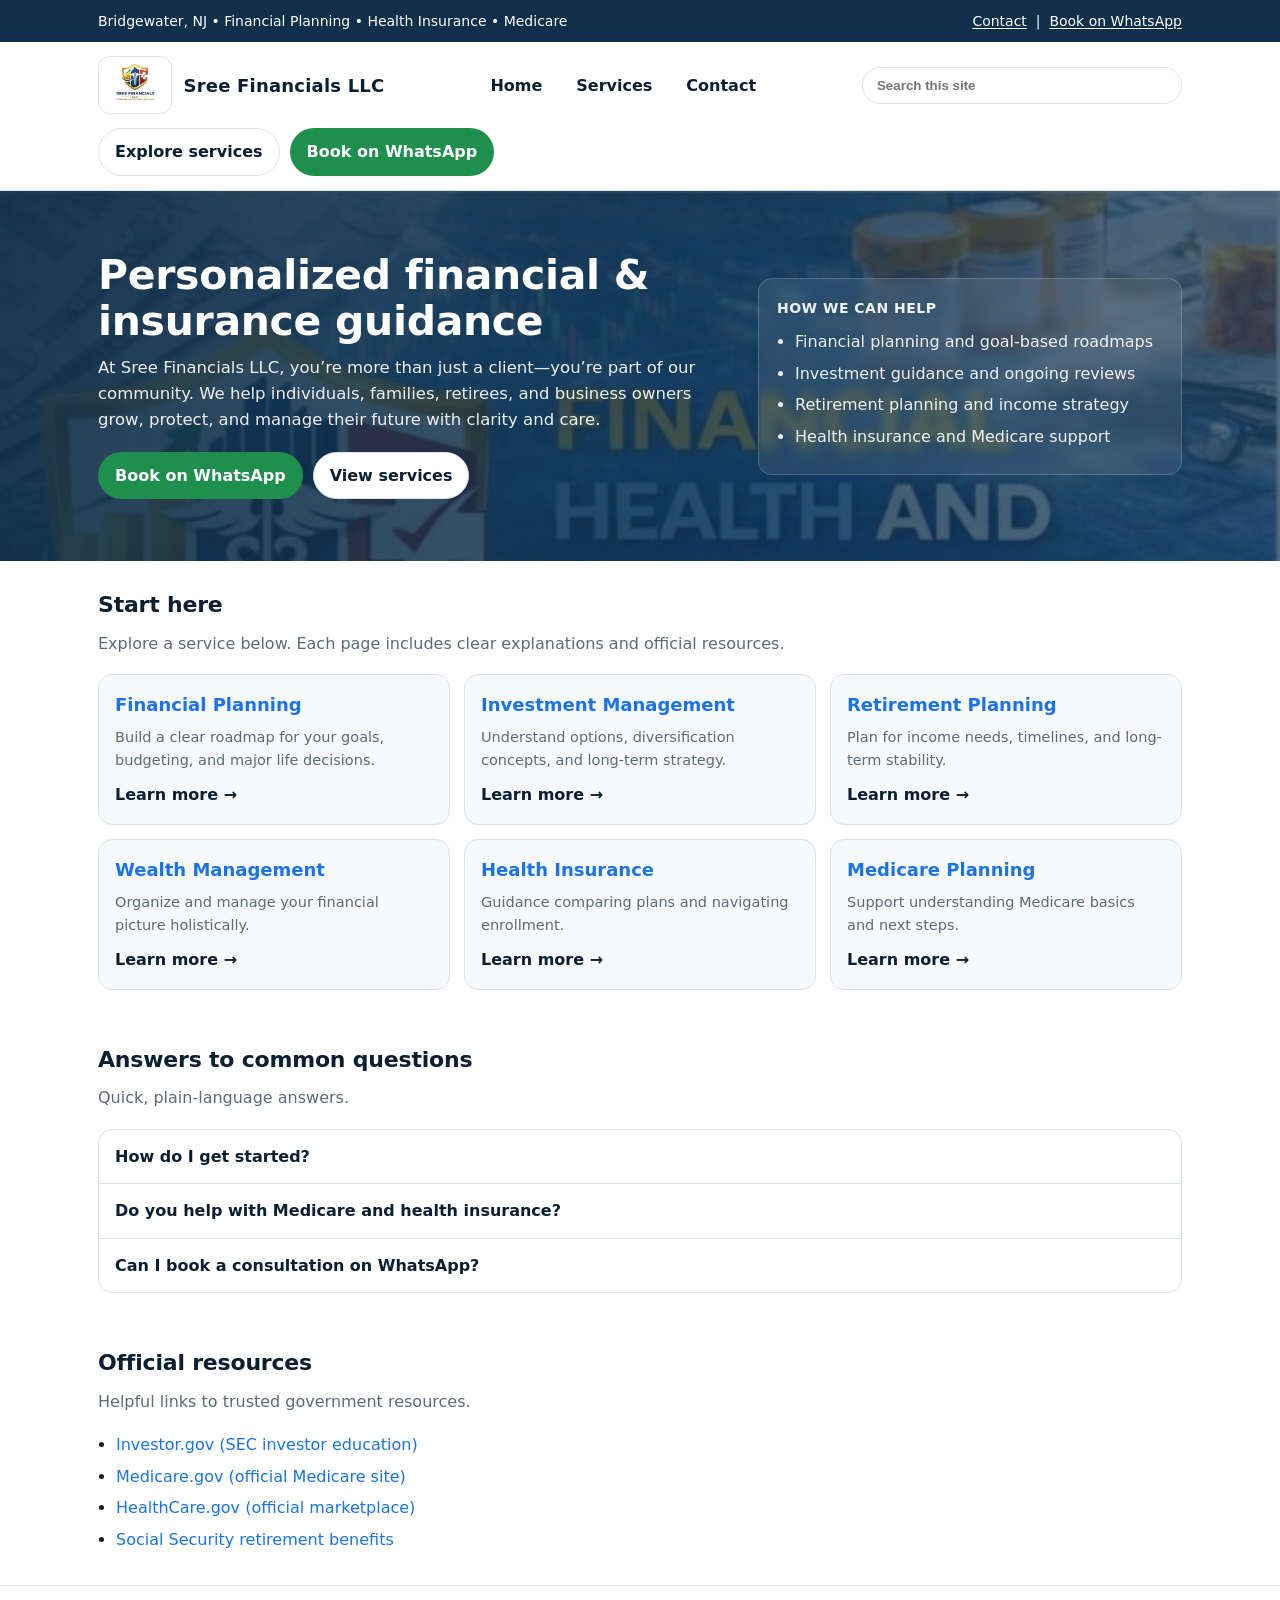
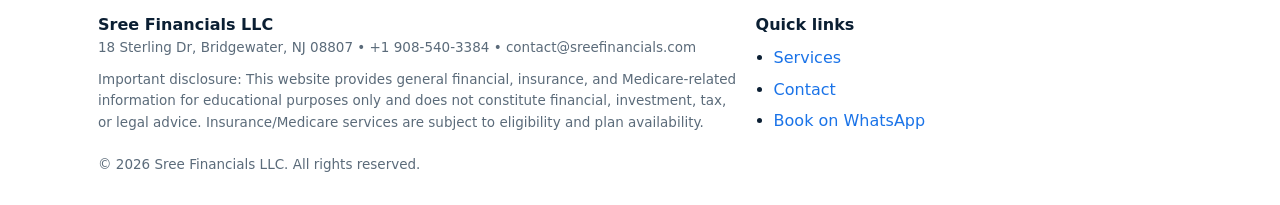
==== index.html @ 403f751e "Update index.html" ====
<!doctype html>
<html lang="en">
<head>
  <meta charset="utf-8" />
  <meta name="viewport" content="width=device-width, initial-scale=1" />
  <title>Sree Financials LLC | Financial, Health Insurance & Medicare Guidance</title>
  <meta name="description" content="Sree Financials LLC provides financial planning, investment guidance, retirement planning, wealth management, health insurance and Medicare support in Bridgewater, NJ." />
  <link rel="icon" href="favicon.png" />
  <link rel="stylesheet" href="styles.css" />
</head>

<body>
  <div class="topbar">
    <div class="container">
      <div>Bridgewater, NJ • Financial Planning • Health Insurance • Medicare</div>
      <div>
        <a href="contact.html">Contact</a> &nbsp;|&nbsp;
        <a target="_blank" href="https://wa.me/19085403384?text=Hello,%20I’d%20like%20to%20book%20a%20consultation%20with%20Sree%20Financials%20LLC.">Book on WhatsApp</a>
      </div>
    </div>
  </div>

  <header class="site-header">
    <div class="container">
      <div class="masthead">
        <div class="brand">
          <img src="logo.png" alt="Sree Financials LLC logo" />
          <div class="name">Sree Financials LLC</div>
        </div>

        <nav class="primary" aria-label="Primary">
          <a href="index.html">Home</a>
          <a href="services.html">Services</a>
          <a href="contact.html">Contact</a>
        </nav>
    <div class="site-search" role="search" aria-label="Site search">
         <input
           type="search"
           placeholder="Search this site"
           aria-label="Search"
           data-site-search="input"
         />
         <div class="search-panel" data-site-search="panel" aria-hidden="true" hidden>
           <ul data-site-search="list"></ul>
         </div>
     </div>
        <div class="cta">
          <a class="btn btn-outline" href="services.html">Explore services</a>
          <a class="btn btn-primary" target="_blank"
             href="https://wa.me/19085403384?text=Hello,%20I’d%20like%20to%20book%20a%20consultation%20with%20Sree%20Financials%20LLC.">
             Book on WhatsApp
          </a>
        </div>
      </div>
    </div>
  </header>

  <div class="hero">
    <div class="container">
      <div class="hero-grid">
        <div>
          <h1>Personalized financial & insurance guidance</h1>
          <p>
            At Sree Financials LLC, you’re more than just a client—you’re part of our community.
            We help individuals, families, retirees, and business owners grow, protect, and manage their future with clarity and care.
          </p>
          <div class="cta">
            <a class="btn btn-primary" target="_blank"
               href="https://wa.me/19085403384?text=Hello,%20I’d%20like%20to%20book%20a%20consultation%20with%20Sree%20Financials%20LLC.">Book on WhatsApp</a>
            <a class="btn btn-outline" href="services.html">View services</a>
          </div>
        </div>

        <div class="panel">
          <h2>How we can help</h2>
          <ul>
            <li>Financial planning and goal-based roadmaps</li>
            <li>Investment guidance and ongoing reviews</li>
            <li>Retirement planning and income strategy</li>
            <li>Health insurance and Medicare support</li>
          </ul>
        </div>
      </div>
    </div>
  </div>

  <main class="container">
    <section>
      <h2 class="section-title">Start here</h2>
      <p class="section-sub">Explore a service below. Each page includes clear explanations and official resources.</p>

      <div class="grid">
        <a class="card" href="financial-planning.html">
          <h3>Financial Planning</h3>
          <p>Build a clear roadmap for your goals, budgeting, and major life decisions.</p>
          <strong>Learn more →</strong>
        </a>
        <a class="card" href="investment-management.html">
          <h3>Investment Management</h3>
          <p>Understand options, diversification concepts, and long-term strategy.</p>
          <strong>Learn more →</strong>
        </a>
        <a class="card" href="retirement-planning.html">
          <h3>Retirement Planning</h3>
          <p>Plan for income needs, timelines, and long-term stability.</p>
          <strong>Learn more →</strong>
        </a>
        <a class="card" href="wealth-management.html">
          <h3>Wealth Management</h3>
          <p>Organize and manage your financial picture holistically.</p>
          <strong>Learn more →</strong>
        </a>
        <a class="card" href="health-insurance.html">
          <h3>Health Insurance</h3>
          <p>Guidance comparing plans and navigating enrollment.</p>
          <strong>Learn more →</strong>
        </a>
        <a class="card" href="medicare-planning.html">
          <h3>Medicare Planning</h3>
          <p>Support understanding Medicare basics and next steps.</p>
          <strong>Learn more →</strong>
        </a>
      </div>
    </section>

    <section>
      <h2 class="section-title">Answers to common questions</h2>
      <p class="section-sub">Quick, plain-language answers.</p>

      <div class="faq">
        <details>
          <summary>How do I get started?</summary>
          <p>We begin by understanding your goals, timeline, and priorities. Then we organize next steps into a simple plan.</p>
        </details>
        <details>
          <summary>Do you help with Medicare and health insurance?</summary>
          <p>Yes. We help you understand options and enrollment steps and point you to official resources for details.</p>
        </details>
        <details>
          <summary>Can I book a consultation on WhatsApp?</summary>
          <p>Yes. Use the “Book on WhatsApp” button to send a pre-filled message and schedule a time.</p>
        </details>
      </div>
    </section>

    <section>
      <h2 class="section-title">Official resources</h2>
      <p class="section-sub">Helpful links to trusted government resources.</p>
      <ul class="linklist">
        <li><a target="_blank" href="https://www.investor.gov/">Investor.gov (SEC investor education)</a></li>
        <li><a target="_blank" href="https://www.medicare.gov/">Medicare.gov (official Medicare site)</a></li>
        <li><a target="_blank" href="https://www.healthcare.gov/">HealthCare.gov (official marketplace)</a></li>
        <li><a target="_blank" href="https://www.ssa.gov/benefits/retirement/">Social Security retirement benefits</a></li>
      </ul>
    </section>
  </main>

  <footer>
    <div class="container">
      <div class="foot">
        <div>
          <strong>Sree Financials LLC</strong>
          <div class="small">18 Sterling Dr, Bridgewater, NJ 08807 • +1 908-540-3384 • contact@sreefinancials.com</div>
          <div class="small" style="margin-top:10px;">
            Important disclosure: This website provides general financial, insurance, and Medicare-related information for educational purposes only and does not constitute financial, investment, tax, or legal advice. Insurance/Medicare services are subject to eligibility and plan availability.
          </div>
        </div>
        <div>
          <strong>Quick links</strong>
          <ul class="linklist">
            <li><a href="services.html">Services</a></li>
            <li><a href="contact.html">Contact</a></li>
            <li><a target="_blank" href="https://wa.me/19085403384?text=Hello,%20I’d%20like%20to%20book%20a%20consultation%20with%20Sree%20Financials%20LLC.">Book on WhatsApp</a></li>
          </ul>
        </div>
      </div>
      <div class="small" style="margin-top:14px;">© 2026 Sree Financials LLC. All rights reserved.</div>
    </div>
  </footer>
<script src="search-data.js"></script>
<script src="search.js"></script>
</body>
</html>
---- styles.css ----
:root{
  --ink:#0b1f33;
  --navy:#163a5f;
  --navy2:#0f2f4a;
  --accent:#1a73e8;
  --success:#1f8f4d;
  --bg:#ffffff;
  --muted:#5b6b7a;
  --border:#d9e2ec;
  --card:#f7f9fc;
  --max:1120px;
  --radius:14px;
  --shadow:0 10px 26px rgba(11,31,51,.10);
}

*{box-sizing:border-box}
html,body{height:100%}
body{
  margin:0;
  font-family:system-ui,-apple-system,"Segoe UI",Roboto,Arial,sans-serif;
  color:var(--ink);
  background:var(--bg);
  line-height:1.6;
}

a{color:var(--accent);text-decoration:none}
a:hover{text-decoration:underline}
.container{max-width:var(--max);margin:0 auto;padding:0 18px}

.topbar{
  background:var(--navy2);
  color:#fff;
  font-size:14px;
}
.topbar .container{
  display:flex;
  gap:12px;
  justify-content:space-between;
  align-items:center;
  padding:10px 18px;
  flex-wrap:wrap;
}
.topbar a{color:#fff;text-decoration:underline;text-underline-offset:2px}

header.site-header{
  border-bottom:1px solid var(--border);
  background:#fff;
  position:sticky;
  top:0;
  z-index:50;
}
.masthead{
  display:flex;
  align-items:center;
  justify-content:space-between;
  padding:14px 0;
  gap:14px;
  flex-wrap:wrap;
}
.brand{
  display:flex;
  align-items:center;
  gap:12px;
  min-width:260px;
}
.brand img{
  height:58px;  /* bigger logo */
  width:auto;
  background:#fff;
  border:1px solid var(--border);
  border-radius:12px;
  padding:6px 10px;
}
.brand .name{
  font-weight:800;
  letter-spacing:.2px;
  font-size:18px;
  line-height:1.2;
}

nav.primary{
  display:flex;
  gap:14px;
  align-items:center;
  flex-wrap:wrap;
  justify-content:flex-end;
}
nav.primary a{
  color:var(--ink);
  font-weight:700;
  padding:10px 10px;
  border-radius:10px;
  white-space:nowrap;
}
nav.primary a:hover{
  background:var(--card);
  text-decoration:none;
}

.cta{
  display:flex;
  gap:10px;
  flex-wrap:wrap;
  align-items:center;
}
.btn{
  display:inline-flex;
  align-items:center;
  justify-content:center;
  gap:8px;
  border-radius:999px;
  padding:10px 16px;
  font-weight:800;
  border:1px solid transparent;
  cursor:pointer;
  white-space:nowrap;
}
.btn:hover{transform:translateY(-1px);text-decoration:none}
.btn-primary{background:var(--success);color:#fff}
.btn-outline{background:#fff;border-color:var(--border);color:var(--ink)}
.btn-link{background:transparent;border-color:transparent;color:var(--accent);padding:10px 6px}

.hero{
  background:
    linear-gradient(90deg, rgba(15,47,74,.92), rgba(15,47,74,.70)),
    url("cover.jpg");
  background-size:cover;
  background-position:center;
  color:#fff;
  padding:54px 0;
}
.hero-grid{
  display:grid;
  grid-template-columns: 1.2fr .8fr;
  gap:24px;
  align-items:center;
}
.hero h1{
  margin:0 0 10px;
  font-size:clamp(28px,3.2vw,44px);
  line-height:1.12;
  letter-spacing:-.3px;
}
.hero p{
  margin:0 0 18px;
  color:rgba(255,255,255,.92);
  font-size:16.5px;
  max-width:64ch;
}
.hero .panel{
  background:rgba(255,255,255,.08);
  border:1px solid rgba(255,255,255,.18);
  border-radius:var(--radius);
  padding:18px;
  backdrop-filter: blur(6px);
}
.hero .panel h2{
  margin:0 0 10px;
  font-size:14px;
  letter-spacing:.5px;
  text-transform:uppercase;
  color:rgba(255,255,255,.92);
}
.hero .panel ul{margin:0;padding-left:18px}
.hero .panel li{margin:6px 0;color:rgba(255,255,255,.92)}

main{padding:34px 0}
section{padding:26px 0}
.section-title{
  margin:0 0 8px;
  font-size:22px;
  letter-spacing:-.2px;
}
.section-sub{
  margin:0 0 18px;
  color:var(--muted);
  max-width:88ch;
}

.grid{
  display:grid;
  grid-template-columns:repeat(3,minmax(0,1fr));
  gap:14px;
}
.card{
  background:var(--card);
  border:1px solid var(--border);
  border-radius:var(--radius);
  padding:16px;
  transition:box-shadow .2s ease, transform .2s ease;
}
.card:hover{box-shadow:var(--shadow);transform:translateY(-2px)}
.card h3{margin:0 0 6px;font-size:18px}
.card p{margin:0 0 10px;color:var(--muted);font-size:14.5px}
.card strong{color:var(--ink)}

.two-col{
  display:grid;
  grid-template-columns: 1.1fr .9fr;
  gap:14px;
}
.box{
  background:#fff;
  border:1px solid var(--border);
  border-radius:var(--radius);
  padding:16px;
}

.badge{
  display:inline-block;
  background:#eaf2ff;
  border:1px solid #cfe3ff;
  color:#1b4f9c;
  font-weight:800;
  font-size:12px;
  padding:6px 10px;
  border-radius:999px;
  margin-bottom:10px;
}

.faq{
  border:1px solid var(--border);
  border-radius:var(--radius);
  overflow:hidden;
  background:#fff;
}
details{
  border-top:1px solid var(--border);
  padding:14px 16px;
}
details:first-child{border-top:none}
summary{
  cursor:pointer;
  font-weight:900;
  list-style:none;
}
summary::-webkit-details-marker{display:none}
details p{margin:10px 0 0;color:var(--muted)}

ul.linklist{margin:8px 0 0;padding-left:18px}
ul.linklist li{margin:6px 0}

footer{
  border-top:1px solid var(--border);
  background:#fff;
  padding:26px 0 30px;
}
.foot{
  display:grid;
  grid-template-columns: 1.2fr .8fr;
  gap:18px;
  align-items:start;
}
.small{color:var(--muted);font-size:13.5px}

/* Mobile */
@media (max-width: 920px){
  .hero-grid{grid-template-columns:1fr}
  .grid{grid-template-columns:1fr}
  .two-col{grid-template-columns:1fr}
  .brand .name{font-size:16px}
}

/* Desktop: show more of the cover image (less “truncation” feel) */
@media (min-width: 1024px){
  .hero{
    background-position:center top;
    padding:62px 0;
  }
}
/* --- Site Search (Investor.gov-like) --- */
.site-search{
  position:relative;
  min-width:260px;
  max-width:320px;
  flex: 0 1 320px;
}

.site-search input{
  width:100%;
  border:1px solid var(--border);
  border-radius:999px;
  padding:10px 14px;
  font-weight:700;
  outline:none;
  background:#fff;
}

.site-search input:focus{
  border-color:#9cc3ff;
  box-shadow:0 0 0 4px rgba(26,115,232,.12);
}

.search-panel{
  position:absolute;
  top:48px;
  left:0;
  right:0;
  background:#fff;
  border:1px solid var(--border);
  border-radius:14px;
  box-shadow:var(--shadow);
  padding:8px;
  z-index:999;
}

.search-panel ul{
  list-style:none;
  margin:0;
  padding:0;
}

.search-result{
  display:block;
  padding:10px 10px;
  border-radius:12px;
  color:var(--ink);
  text-decoration:none;
}

.search-result:hover{
  background:var(--card);
  text-decoration:none;
}

.search-title{font-weight:900; margin-bottom:2px;}
.search-sub{color:var(--muted); font-size:12.5px; line-height:1.35;}
.search-empty{padding:10px; color:var(--muted); font-weight:700;}

@media (max-width: 920px){
  .site-search{min-width:100%; max-width:none; flex:1 1 100%;}
  .search-panel{top:52px;}
}
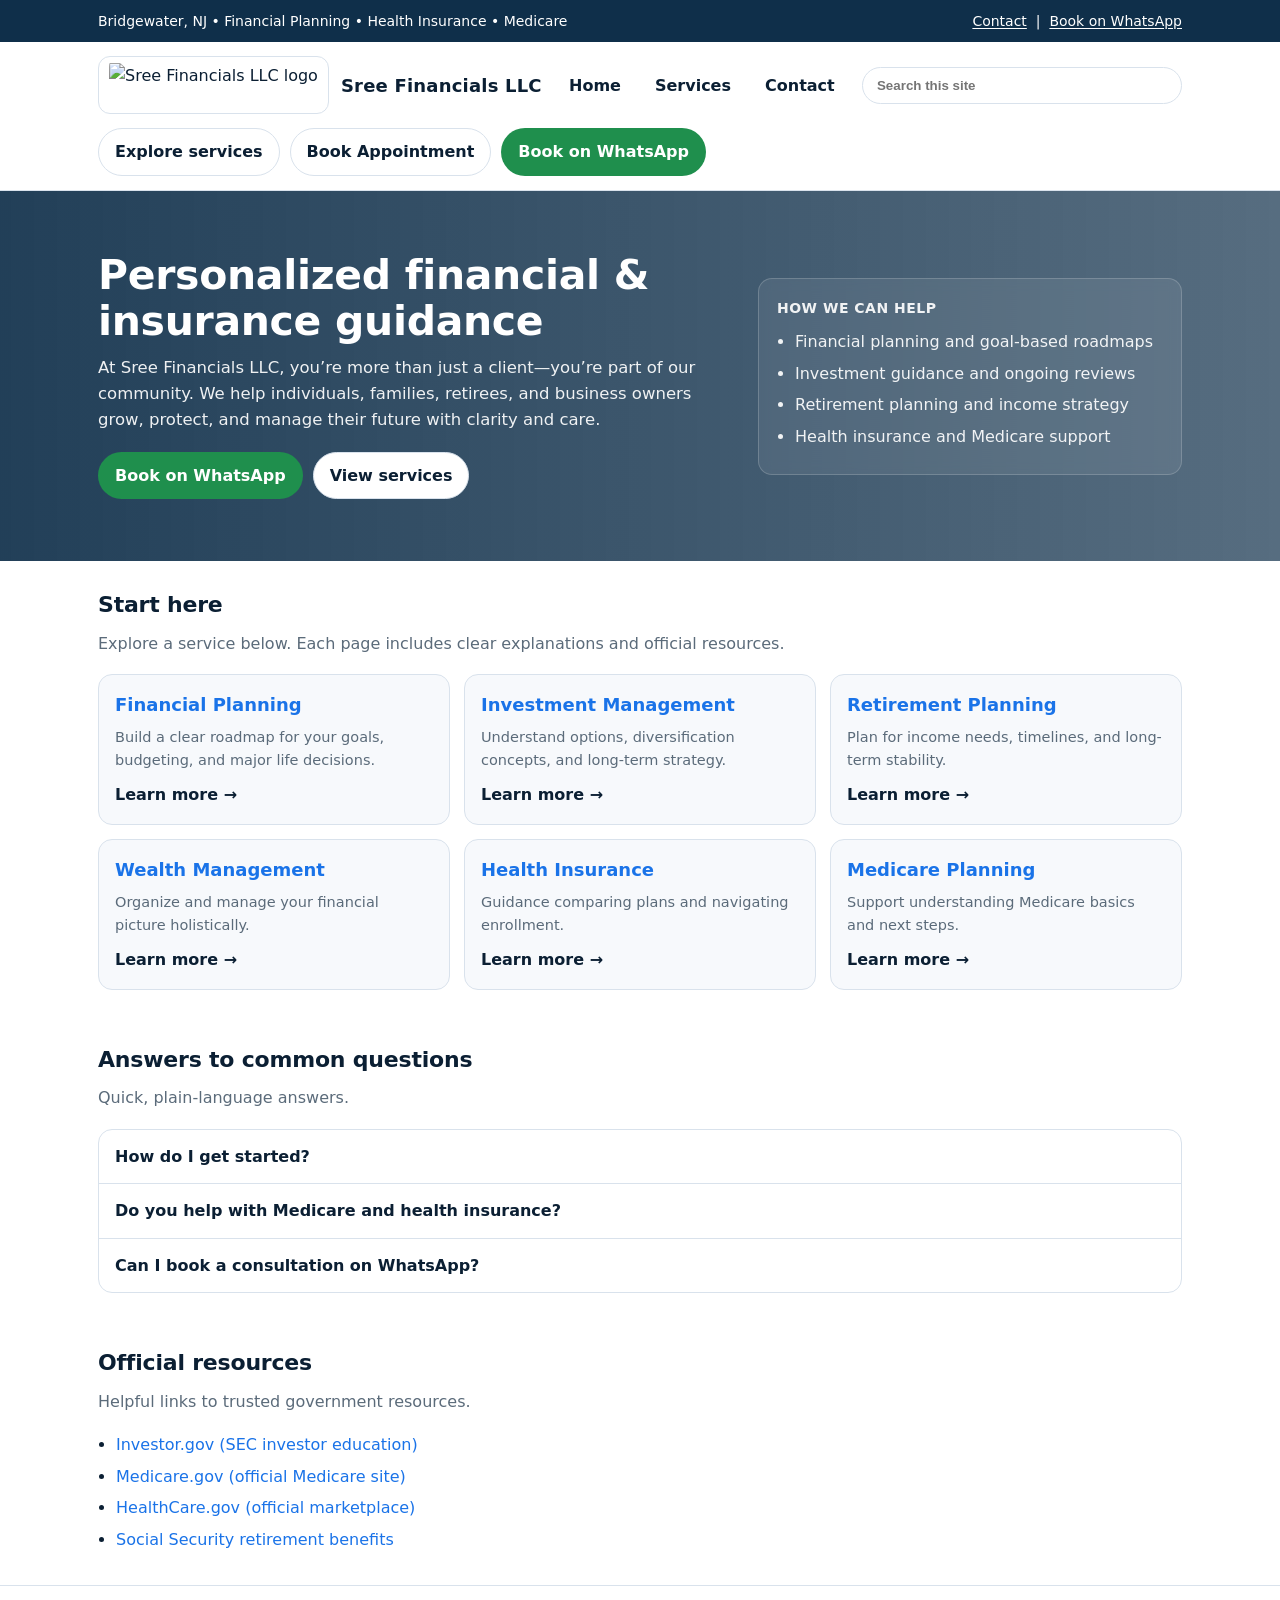
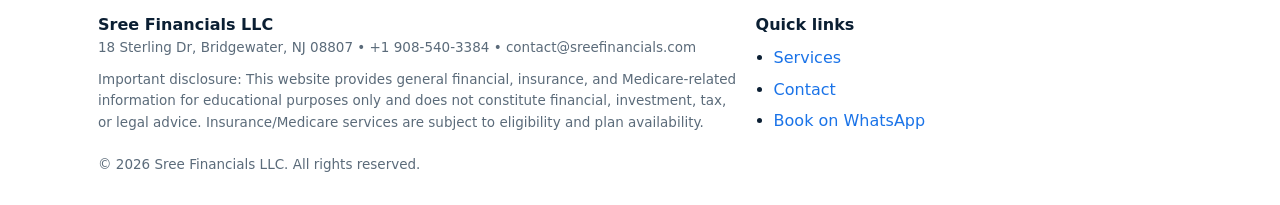
==== commit 59b5e52d: "Update index.html" ====
--- a/index.html
+++ b/index.html
@@ -46,6 +46,9 @@
      </div>
         <div class="cta">
           <a class="btn btn-outline" href="services.html">Explore services</a>
+          <a class="btn btn-outline" href="contact.html#book">
+            Book Appointment
+          </a>
           <a class="btn btn-primary" target="_blank"
              href="https://wa.me/19085403384?text=Hello,%20I’d%20like%20to%20book%20a%20consultation%20with%20Sree%20Financials%20LLC.">
              Book on WhatsApp
@@ -182,3 +185,4 @@
 </body>
 </html>
 
+
--- a/styles.css
+++ b/styles.css
@@ -331,3 +331,146 @@
   .site-search{min-width:100%; max-width:none; flex:1 1 100%;}
   .search-panel{top:52px;}
 }
+
+/* --- Contact form with illustration (horizontal layout) --- */
+.contact-split{
+  display:grid;
+  grid-template-columns: 1fr 1.2fr;   /* image | form */
+  gap:22px;
+  align-items:center;
+  padding:22px;
+}
+
+.contact-split .illus{
+  background:#fff;
+  border:1px solid var(--border);
+  border-radius:var(--radius);
+  padding:16px;
+  display:flex;
+  align-items:center;
+  justify-content:center;
+}
+
+.contact-split .illus img{
+  width:100%;
+  max-width:420px;
+  height:auto;
+  display:block;
+}
+
+.contact-split .form-wrap{
+  background:#fff;
+  border:1px solid var(--border);
+  border-radius:var(--radius);
+  padding:18px;
+}
+
+.form-grid{
+  display:grid;
+  grid-template-columns: 1fr 1fr;
+  gap:12px 14px;
+}
+
+.form-row{
+  display:flex;
+  flex-direction:column;
+}
+
+.form-row.full{
+  grid-column: 1 / -1;
+}
+
+.form-row label{
+  font-weight:800;
+  margin-bottom:6px;
+}
+
+.form-row input,
+.form-row select{
+  width:100%;
+  padding:12px 12px;
+  border-radius:12px;
+  border:1px solid var(--border);
+  font-size:15px;
+  background:#fff;
+}
+
+.form-row input:focus,
+.form-row select:focus{
+  outline:none;
+  border-color:#9cc3ff;
+  box-shadow:0 0 0 4px rgba(26,115,232,.12);
+}
+
+.form-actions{
+  margin-top:12px;
+  display:flex;
+  gap:10px;
+  flex-wrap:wrap;
+}
+
+@media (max-width: 920px){
+  .contact-split{
+    grid-template-columns: 1fr;   /* stack on mobile */
+  }
+  .form-grid{
+    grid-template-columns: 1fr;
+  }
+}
+/* --- Light teal background for contact section --- */
+.contact-bg{
+  background:#e9f6f7;          /* light teal */
+  border-radius:20px;
+  padding:26px;
+  margin-top:24px;
+}
+
+/* Optional: tighten spacing inside */
+.contact-bg .box{
+  background:transparent;
+  border:none;
+}
+
+/* Keep text readable */
+.contact-bg .section-title{
+  color:#0b1f33;
+}
+.contact-bg .section-sub{
+  color:#405b6d;
+}
+/* FORCE illustration to show on contact page */
+.contact-split{
+  display:grid !important;
+  grid-template-columns: 360px 1fr !important;
+  gap:22px !important;
+  align-items:center !important;
+}
+
+.contact-split .illus{
+  display:flex !important;
+  align-items:center !important;
+  justify-content:center !important;
+  min-height:260px !important;
+  background:#fff !important;
+  border:1px solid var(--border) !important;
+  border-radius:var(--radius) !important;
+  padding:14px !important;
+  overflow:visible !important;
+}
+
+.contact-split .illus img{
+  width:100% !important;
+  max-width:320px !important;
+  height:auto !important;
+  display:block !important;
+  opacity:1 !important;
+  visibility:visible !important;
+}
+
+@media (max-width: 920px){
+  .contact-split{
+    grid-template-columns: 1fr !important;
+  }
+}
+
+
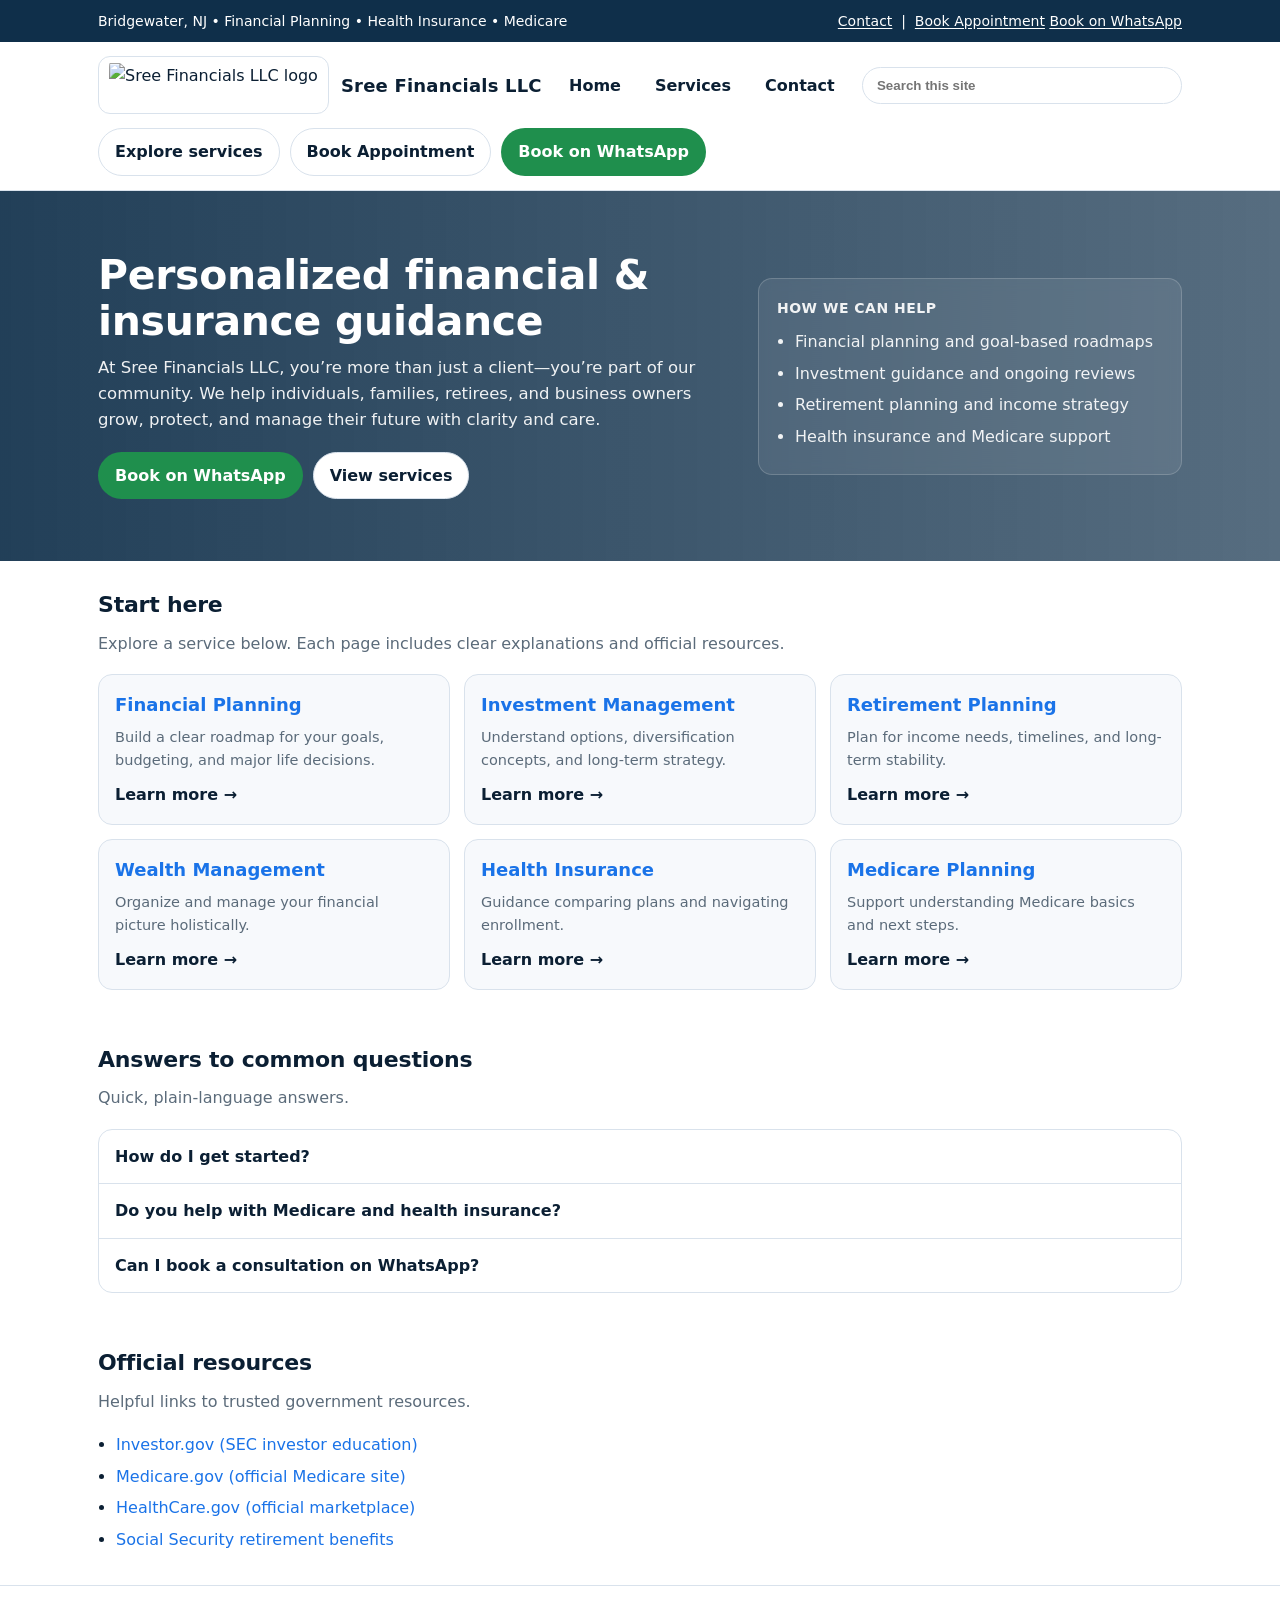
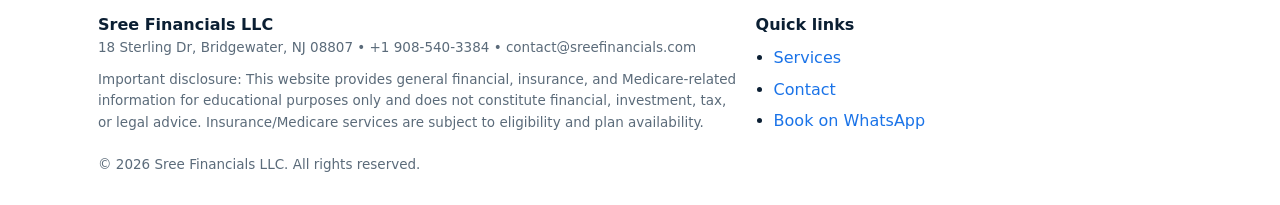
==== commit e639781d: "Update index.html" ====
--- a/index.html
+++ b/index.html
@@ -15,6 +15,7 @@
       <div>Bridgewater, NJ • Financial Planning • Health Insurance • Medicare</div>
       <div>
         <a href="contact.html">Contact</a> &nbsp;|&nbsp;
+        <a href="contact.html#book">Book Appointment</a>
         <a target="_blank" href="https://wa.me/19085403384?text=Hello,%20I’d%20like%20to%20book%20a%20consultation%20with%20Sree%20Financials%20LLC.">Book on WhatsApp</a>
       </div>
     </div>
@@ -186,3 +187,4 @@
 </html>
 
 
+
--- a/styles.css
+++ b/styles.css
@@ -472,5 +472,18 @@
     grid-template-columns: 1fr !important;
   }
 }
-
-
+/* --- Calendly embed --- */
+.calendly-box{
+  padding: 0;
+  overflow: hidden;
+}
+
+.calendly-box iframe{
+  display:block;
+  border:0;
+  width:100%;
+}
+
+
+
+
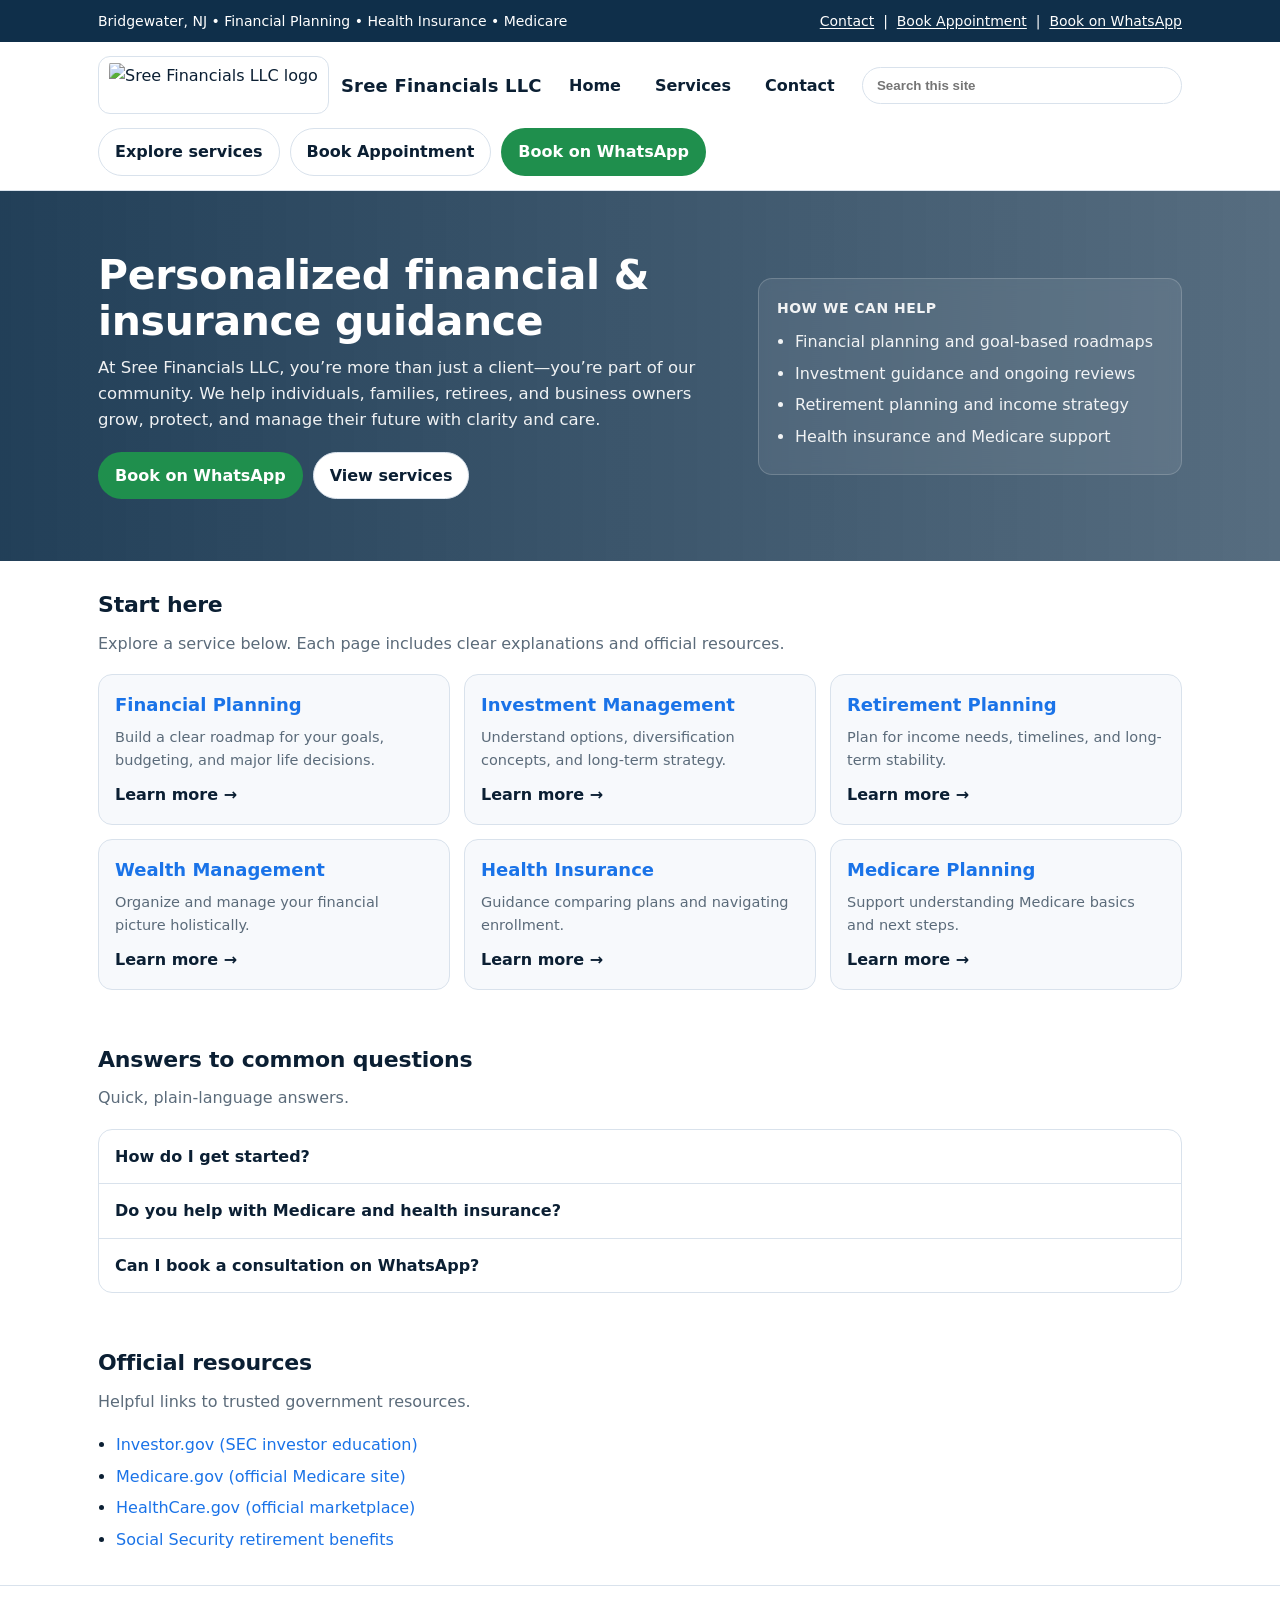
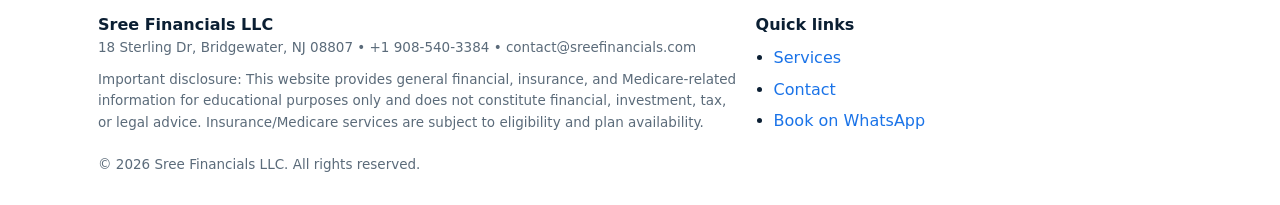
==== commit 229c818f: "Update index.html" ====
--- a/index.html
+++ b/index.html
@@ -15,7 +15,7 @@
       <div>Bridgewater, NJ • Financial Planning • Health Insurance • Medicare</div>
       <div>
         <a href="contact.html">Contact</a> &nbsp;|&nbsp;
-        <a href="contact.html#book">Book Appointment</a>
+        <a href="contact.html#book">Book Appointment</a> &nbsp;|&nbsp;
         <a target="_blank" href="https://wa.me/19085403384?text=Hello,%20I’d%20like%20to%20book%20a%20consultation%20with%20Sree%20Financials%20LLC.">Book on WhatsApp</a>
       </div>
     </div>
@@ -188,3 +188,4 @@
 
 
 
+
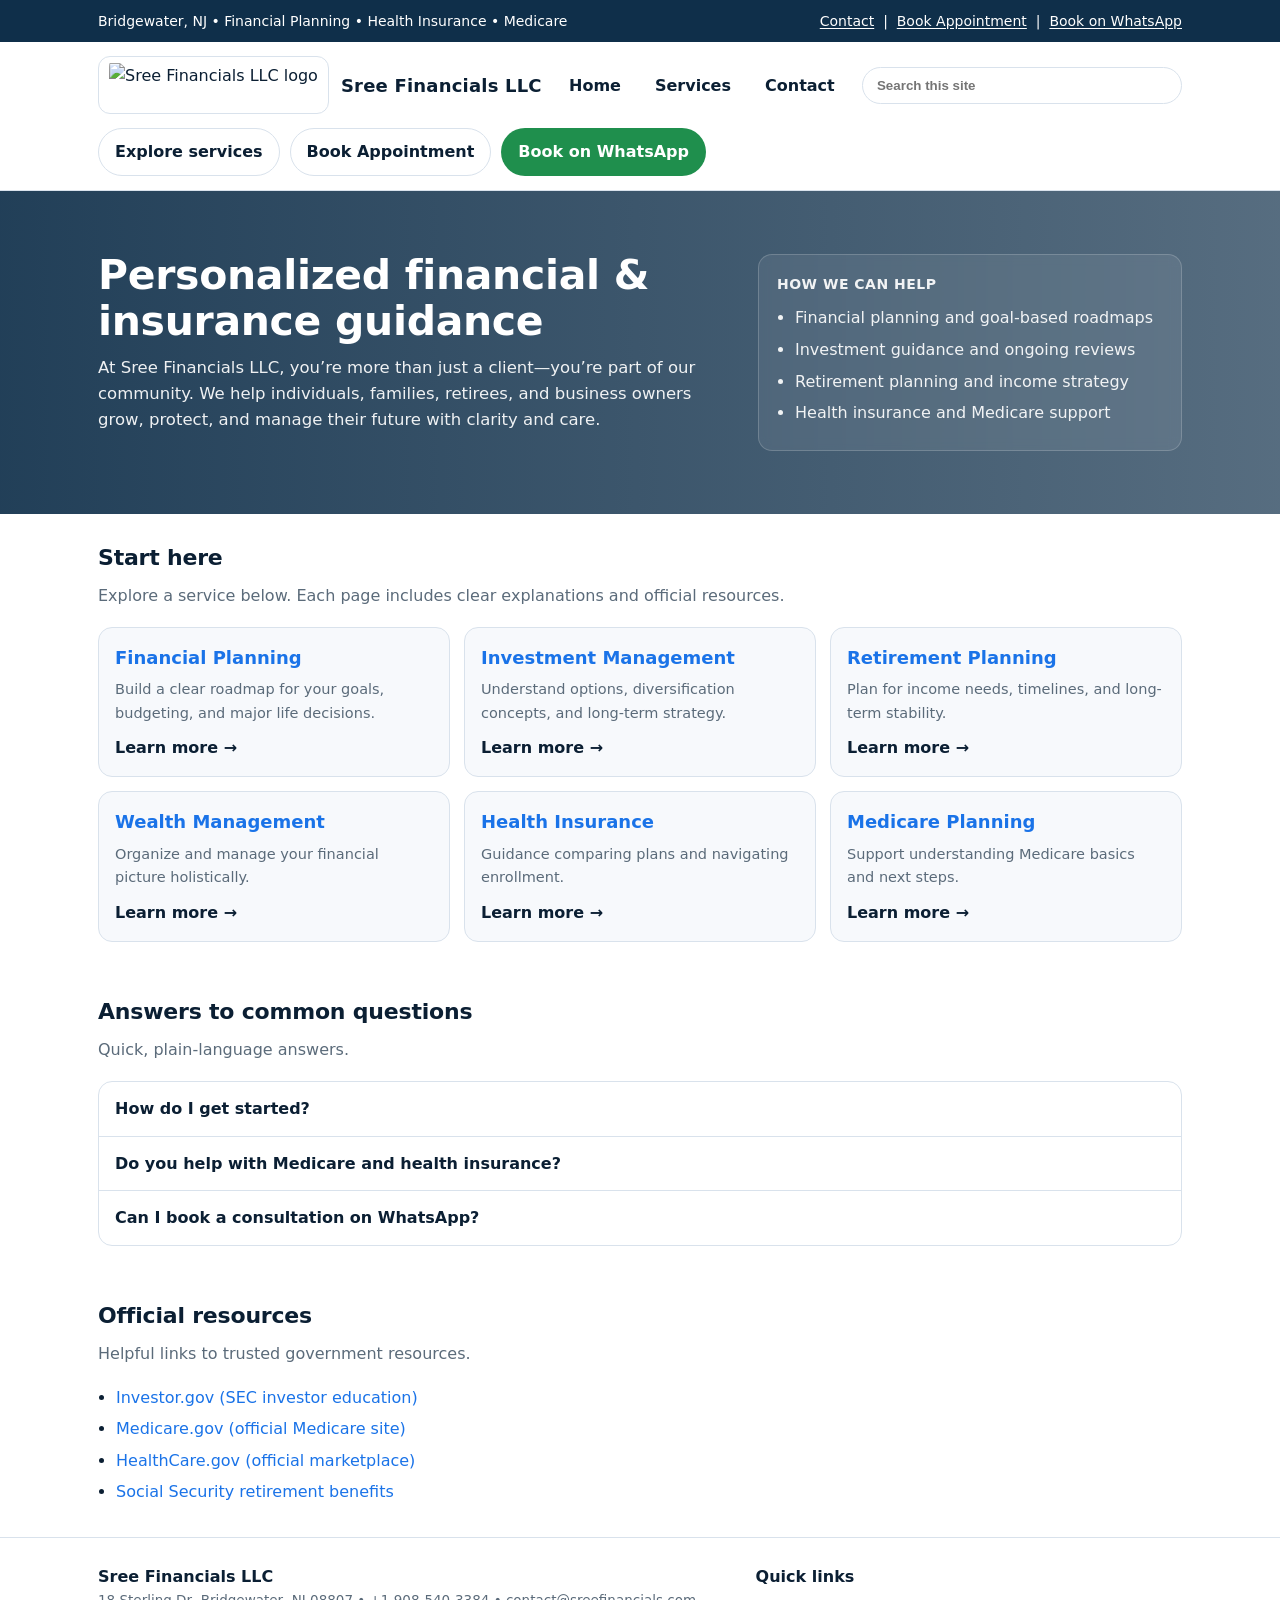
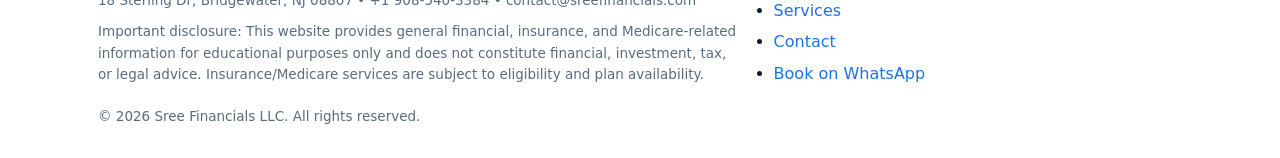
==== commit 4bd9e1bb: "Update index.html" ====
--- a/index.html
+++ b/index.html
@@ -68,11 +68,6 @@
             At Sree Financials LLC, you’re more than just a client—you’re part of our community.
             We help individuals, families, retirees, and business owners grow, protect, and manage their future with clarity and care.
           </p>
-          <div class="cta">
-            <a class="btn btn-primary" target="_blank"
-               href="https://wa.me/19085403384?text=Hello,%20I’d%20like%20to%20book%20a%20consultation%20with%20Sree%20Financials%20LLC.">Book on WhatsApp</a>
-            <a class="btn btn-outline" href="services.html">View services</a>
-          </div>
         </div>
 
         <div class="panel">
@@ -189,3 +184,4 @@
 
 
 
+
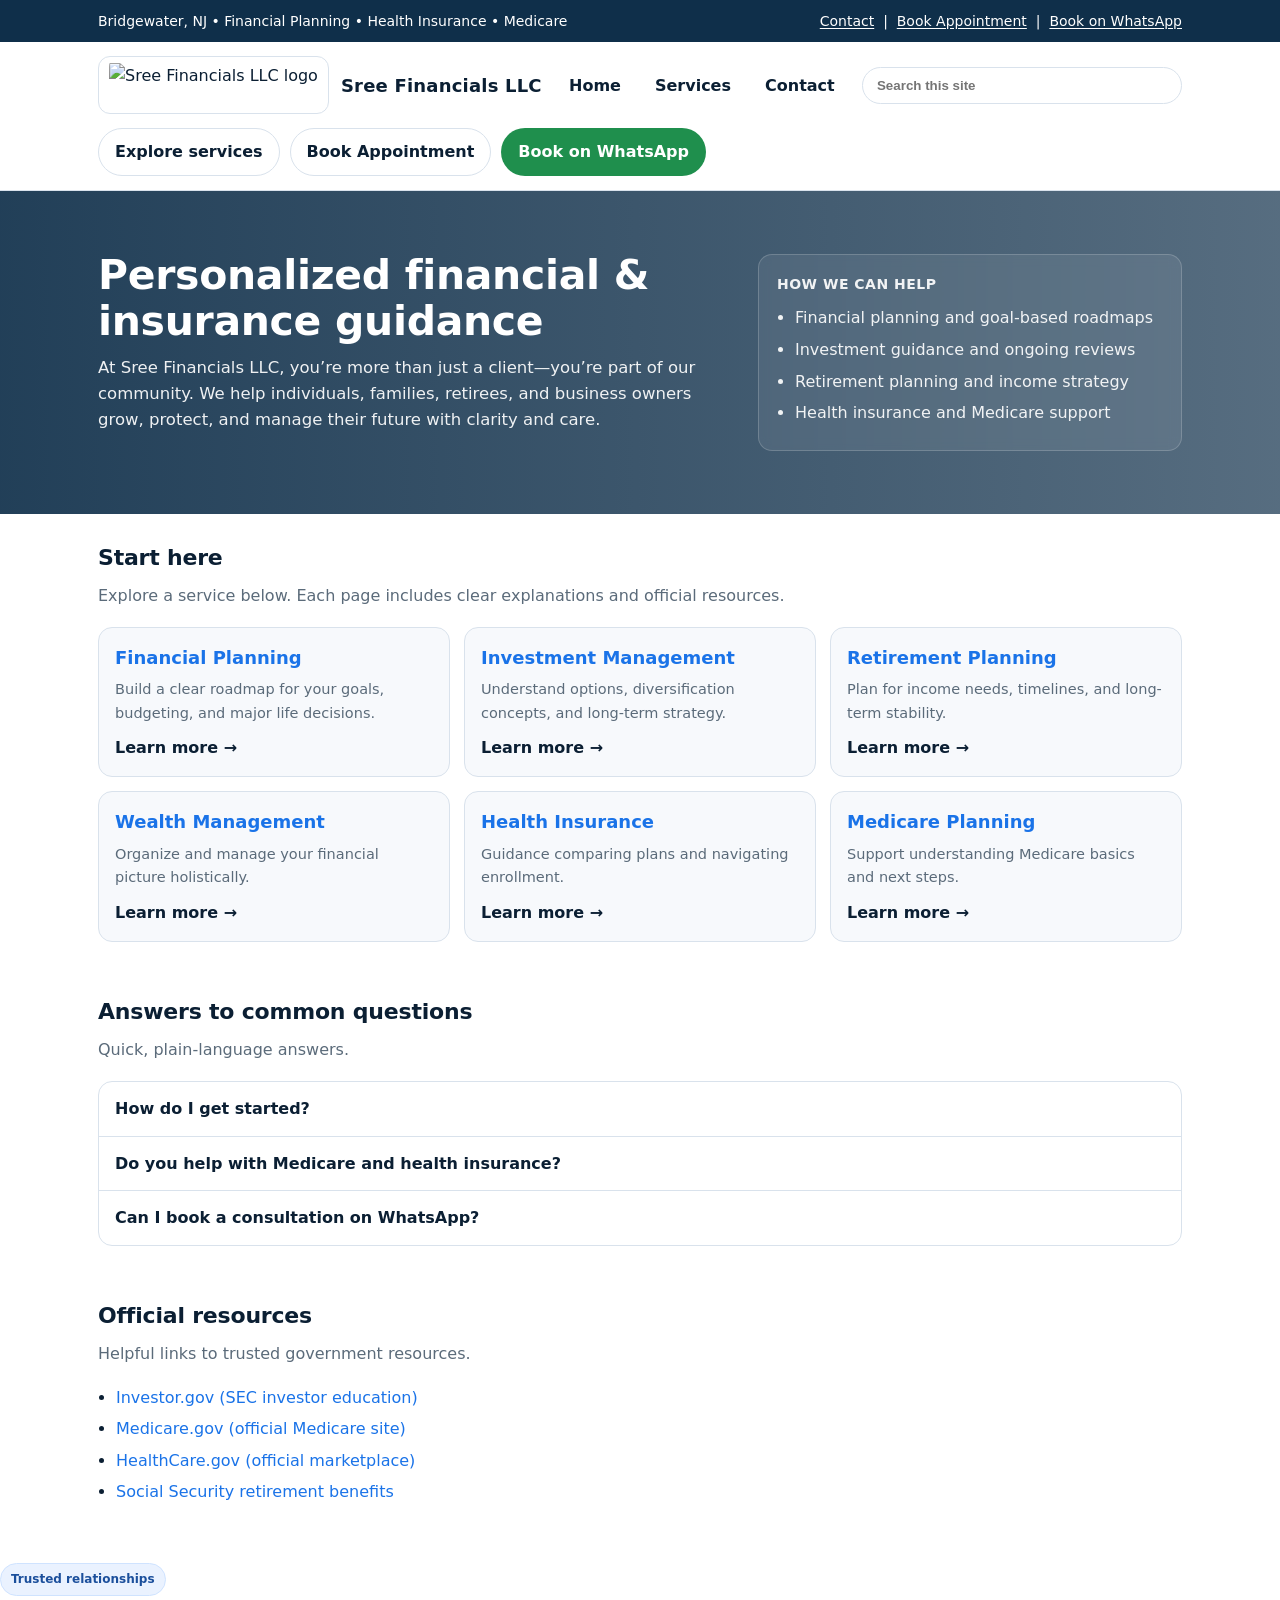
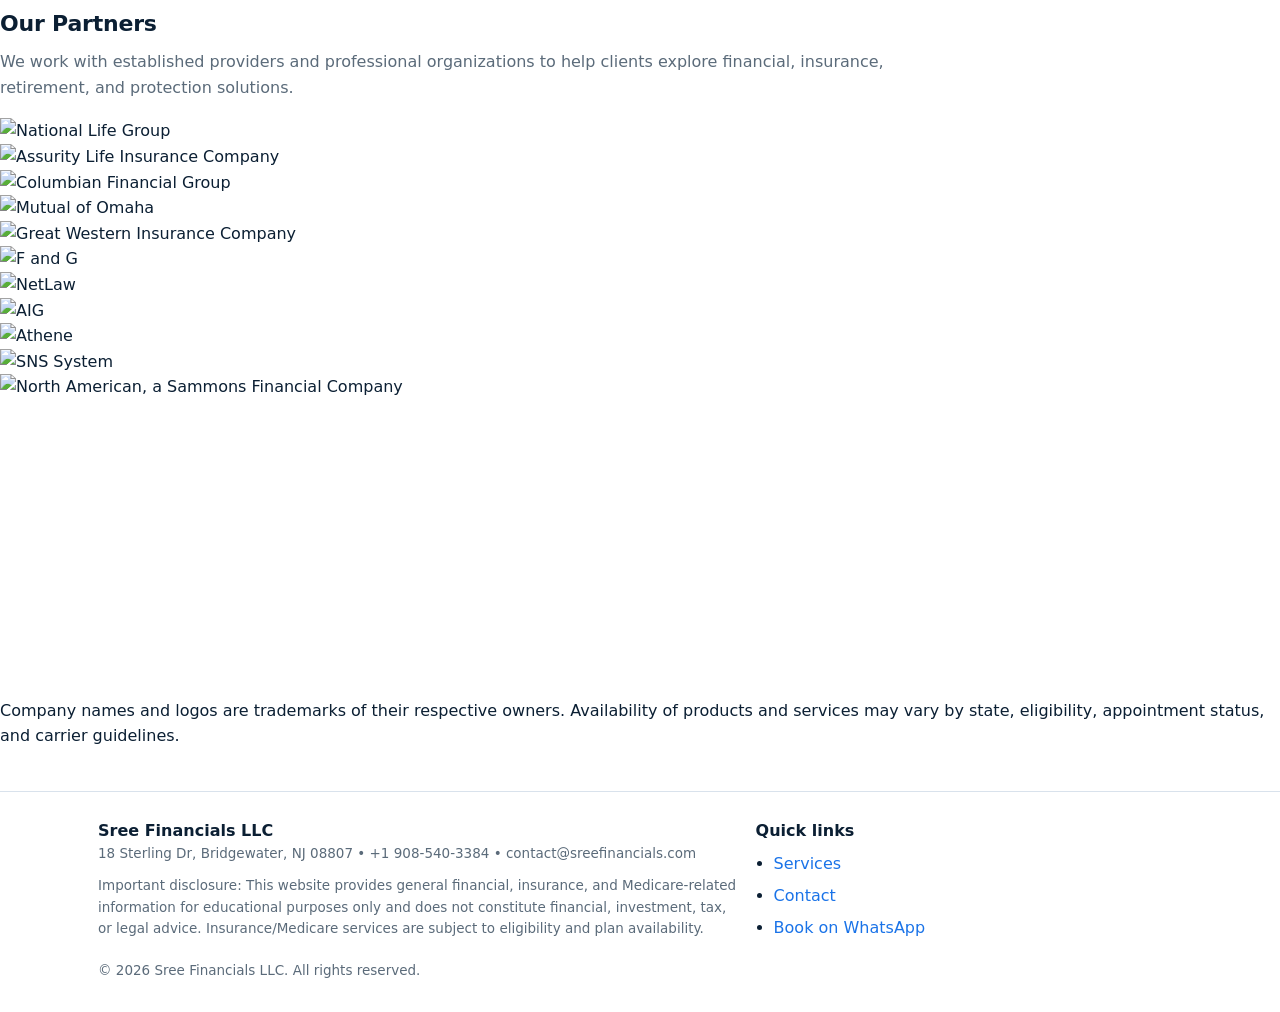
==== commit b4b4e9ae: "Update index.html" ====
--- a/index.html
+++ b/index.html
@@ -153,7 +153,120 @@
       </ul>
     </section>
   </main>
-
+<section id="partners" class="partners-section">
+  <div class="partners-heading">
+    <span class="badge">Trusted relationships</span>
+    <h2 class="section-title">Our Partners</h2>
+    <p class="section-sub">
+      We work with established providers and professional organizations
+      to help clients explore financial, insurance, retirement, and
+      protection solutions.
+    </p>
+  </div>
+
+  <div class="partners-slider" aria-label="Sree Financials partner organizations">
+    <div class="partners-track">
+
+      <!-- First logo set -->
+      <div class="partner-logo">
+        <img src="images/partners/national-life-group.png"
+             alt="National Life Group">
+      </div>
+
+      <div class="partner-logo">
+        <img src="images/partners/assurity.png"
+             alt="Assurity Life Insurance Company">
+      </div>
+
+      <div class="partner-logo">
+        <img src="images/partners/columbian-financial-group.png"
+             alt="Columbian Financial Group">
+      </div>
+
+      <div class="partner-logo">
+        <img src="images/partners/mutual-of-omaha.png"
+             alt="Mutual of Omaha">
+      </div>
+
+      <div class="partner-logo">
+        <img src="images/partners/great-western.png"
+             alt="Great Western Insurance Company">
+      </div>
+
+      <div class="partner-logo">
+        <img src="images/partners/fg.png"
+             alt="F and G">
+      </div>
+
+      <div class="partner-logo">
+        <img src="images/partners/netlaw.png"
+             alt="NetLaw">
+      </div>
+
+      <div class="partner-logo">
+        <img src="images/partners/aig.png"
+             alt="AIG">
+      </div>
+
+      <div class="partner-logo">
+        <img src="images/partners/athene.png"
+             alt="Athene">
+      </div>
+
+      <div class="partner-logo">
+        <img src="images/partners/quantum.png"
+             alt="SNS System">
+      </div>
+
+      <div class="partner-logo">
+        <img src="images/partners/north-american.png"
+             alt="North American, a Sammons Financial Company">
+      </div>
+
+      <!-- Duplicate set required for continuous scrolling -->
+      <div class="partner-logo" aria-hidden="true">
+        <img src="images/partners/national-life-group.png" alt="">
+      </div>
+      <div class="partner-logo" aria-hidden="true">
+        <img src="images/partners/assurity.png" alt="">
+      </div>
+      <div class="partner-logo" aria-hidden="true">
+        <img src="images/partners/columbian-financial-group.png" alt="">
+      </div>
+      <div class="partner-logo" aria-hidden="true">
+        <img src="images/partners/mutual-of-omaha.png" alt="">
+      </div>
+      <div class="partner-logo" aria-hidden="true">
+        <img src="images/partners/great-western.png" alt="">
+      </div>
+      <div class="partner-logo" aria-hidden="true">
+        <img src="images/partners/fg.png" alt="">
+      </div>
+      <div class="partner-logo" aria-hidden="true">
+        <img src="images/partners/netlaw.png" alt="">
+      </div>
+      <div class="partner-logo" aria-hidden="true">
+        <img src="images/partners/aig.png" alt="">
+      </div>
+      <div class="partner-logo" aria-hidden="true">
+        <img src="images/partners/athene.png" alt="">
+      </div>
+      <div class="partner-logo" aria-hidden="true">
+        <img src="images/partners/quantum.png" alt="">
+      </div>
+      <div class="partner-logo" aria-hidden="true">
+        <img src="images/partners/north-american.png" alt="">
+      </div>
+
+    </div>
+  </div>
+
+  <p class="partner-disclosure">
+    Company names and logos are trademarks of their respective owners.
+    Availability of products and services may vary by state, eligibility,
+    appointment status, and carrier guidelines.
+  </p>
+</section>
   <footer>
     <div class="container">
       <div class="foot">
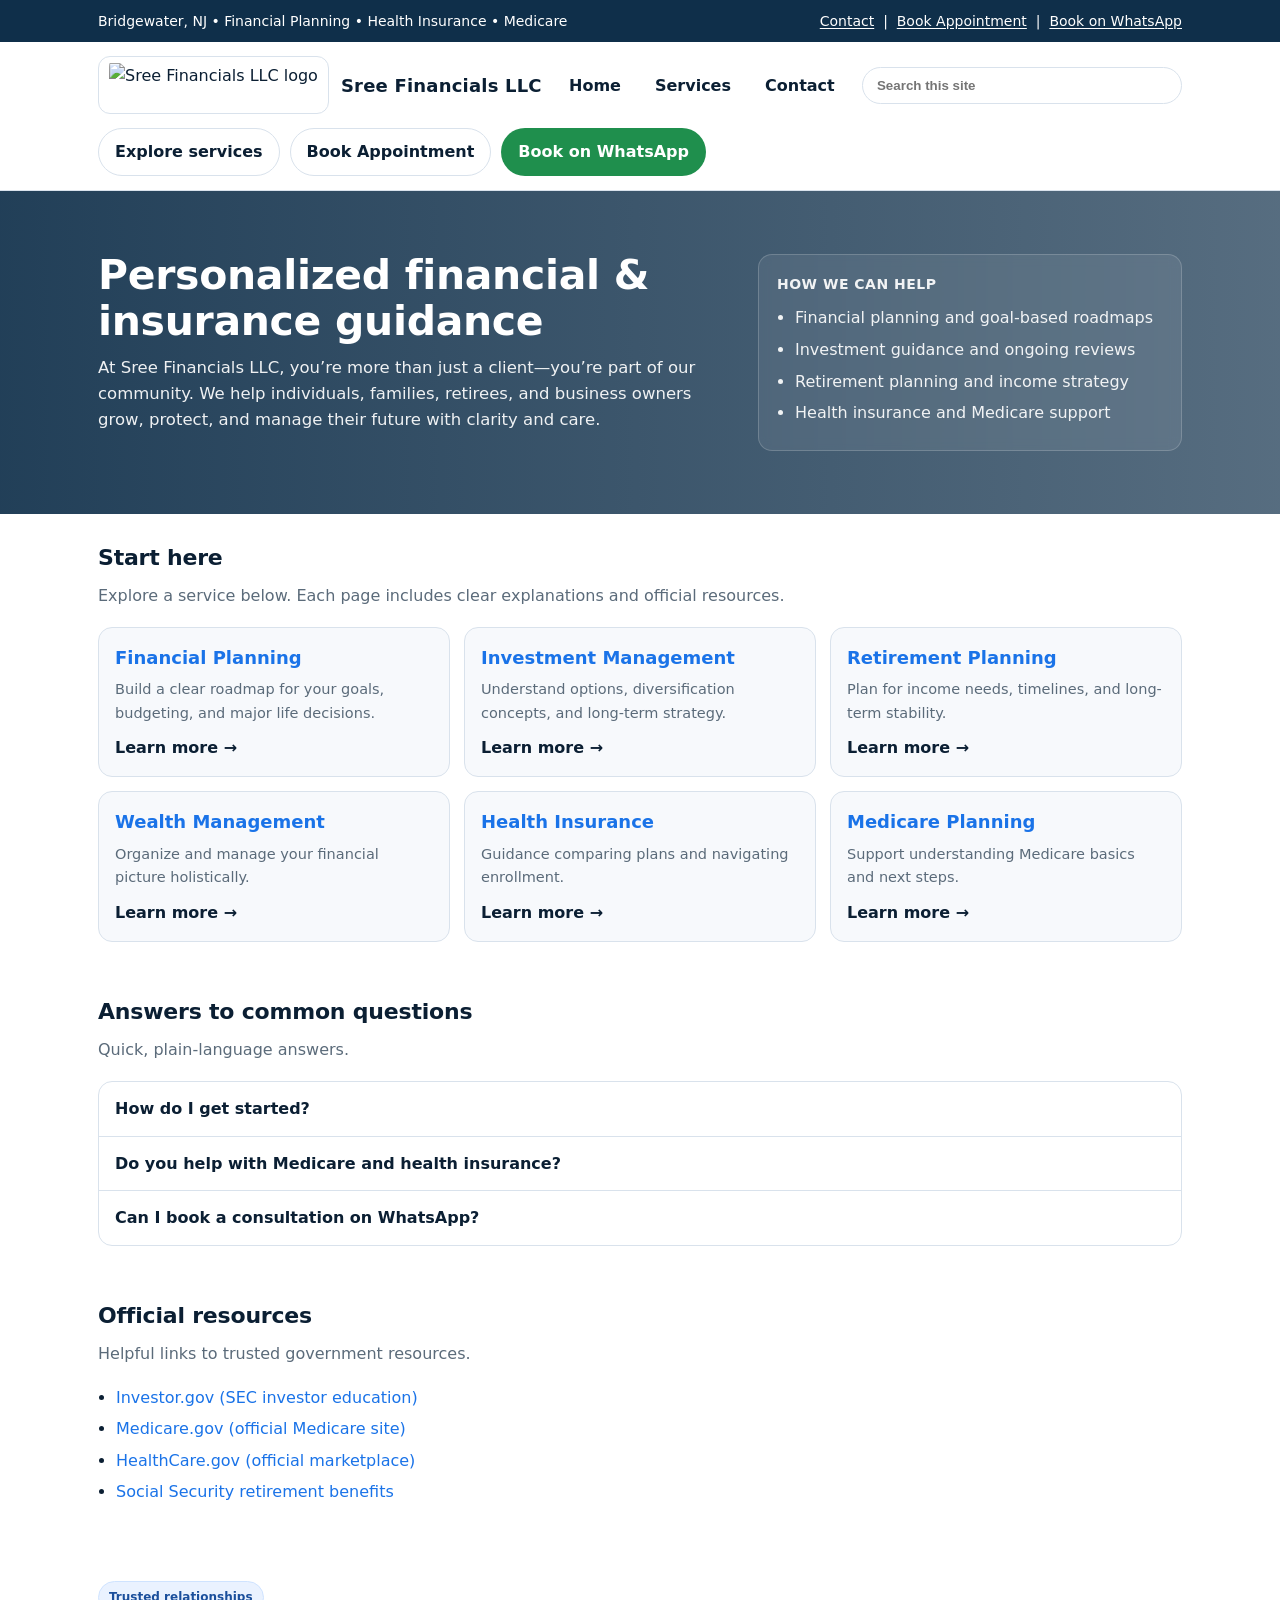
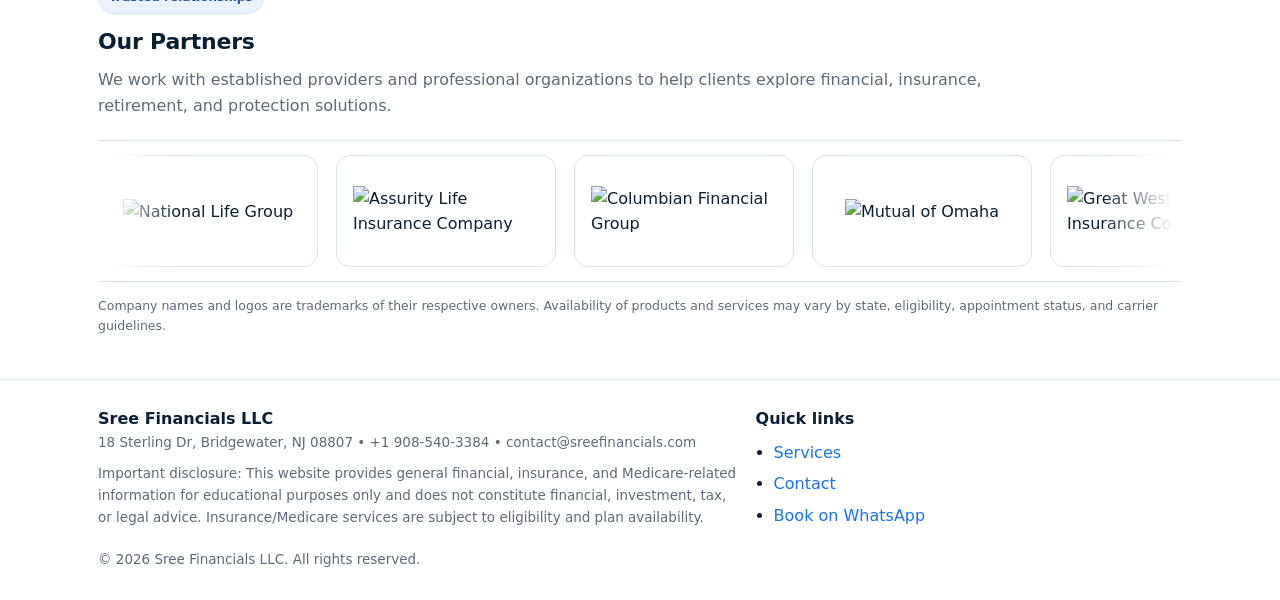
==== commit 07553a68: "Update index.html" ====
--- a/index.html
+++ b/index.html
@@ -152,7 +152,7 @@
         <li><a target="_blank" href="https://www.ssa.gov/benefits/retirement/">Social Security retirement benefits</a></li>
       </ul>
     </section>
-  </main>
+
 <section id="partners" class="partners-section">
   <div class="partners-heading">
     <span class="badge">Trusted relationships</span>
@@ -267,6 +267,7 @@
     appointment status, and carrier guidelines.
   </p>
 </section>
+      </main>
   <footer>
     <div class="container">
       <div class="foot">
--- a/styles.css
+++ b/styles.css
@@ -483,7 +483,139 @@
   border:0;
   width:100%;
 }
-
-
-
-
+/* ---------- Our Partners ---------- */
+
+.partners-section{
+  padding:44px 0;
+  overflow:hidden;
+}
+
+.partners-heading{
+  margin-bottom:22px;
+}
+
+.partners-slider{
+  position:relative;
+  width:100%;
+  overflow:hidden;
+  padding:14px 0;
+  border-top:1px solid var(--border);
+  border-bottom:1px solid var(--border);
+  background:#fff;
+}
+
+/* Soft fade at the left and right edges */
+.partners-slider::before,
+.partners-slider::after{
+  content:"";
+  position:absolute;
+  top:0;
+  bottom:0;
+  width:80px;
+  z-index:2;
+  pointer-events:none;
+}
+
+.partners-slider::before{
+  left:0;
+  background:linear-gradient(
+    to right,
+    #fff 10%,
+    rgba(255,255,255,0)
+  );
+}
+
+.partners-slider::after{
+  right:0;
+  background:linear-gradient(
+    to left,
+    #fff 10%,
+    rgba(255,255,255,0)
+  );
+}
+
+.partners-track{
+  display:flex;
+  align-items:center;
+  gap:18px;
+  width:max-content;
+  animation:partners-scroll 48s linear infinite;
+}
+
+.partners-slider:hover .partners-track{
+  animation-play-state:paused;
+}
+
+.partner-logo{
+  width:220px;
+  height:112px;
+  flex:0 0 220px;
+  display:flex;
+  align-items:center;
+  justify-content:center;
+  padding:16px;
+  background:#fff;
+  border:1px solid var(--border);
+  border-radius:14px;
+}
+
+.partner-logo img{
+  display:block;
+  max-width:100%;
+  max-height:72px;
+  width:auto;
+  height:auto;
+  object-fit:contain;
+}
+
+.partner-disclosure{
+  margin:14px 0 0;
+  color:var(--muted);
+  font-size:12.5px;
+  line-height:1.55;
+}
+
+@keyframes partners-scroll{
+  from{
+    transform:translateX(0);
+  }
+
+  to{
+    transform:translateX(calc(-50% - 9px));
+  }
+}
+
+/* Respect accessibility settings */
+@media (prefers-reduced-motion: reduce){
+  .partners-track{
+    animation:none;
+    flex-wrap:wrap;
+    width:100%;
+    justify-content:center;
+  }
+
+  .partners-slider{
+    overflow:visible;
+  }
+}
+
+@media (max-width:720px){
+  .partners-slider::before,
+  .partners-slider::after{
+    width:34px;
+  }
+
+  .partner-logo{
+    width:175px;
+    height:94px;
+    flex-basis:175px;
+    padding:12px;
+  }
+
+  .partner-logo img{
+    max-height:58px;
+  }
+}
+
+
+
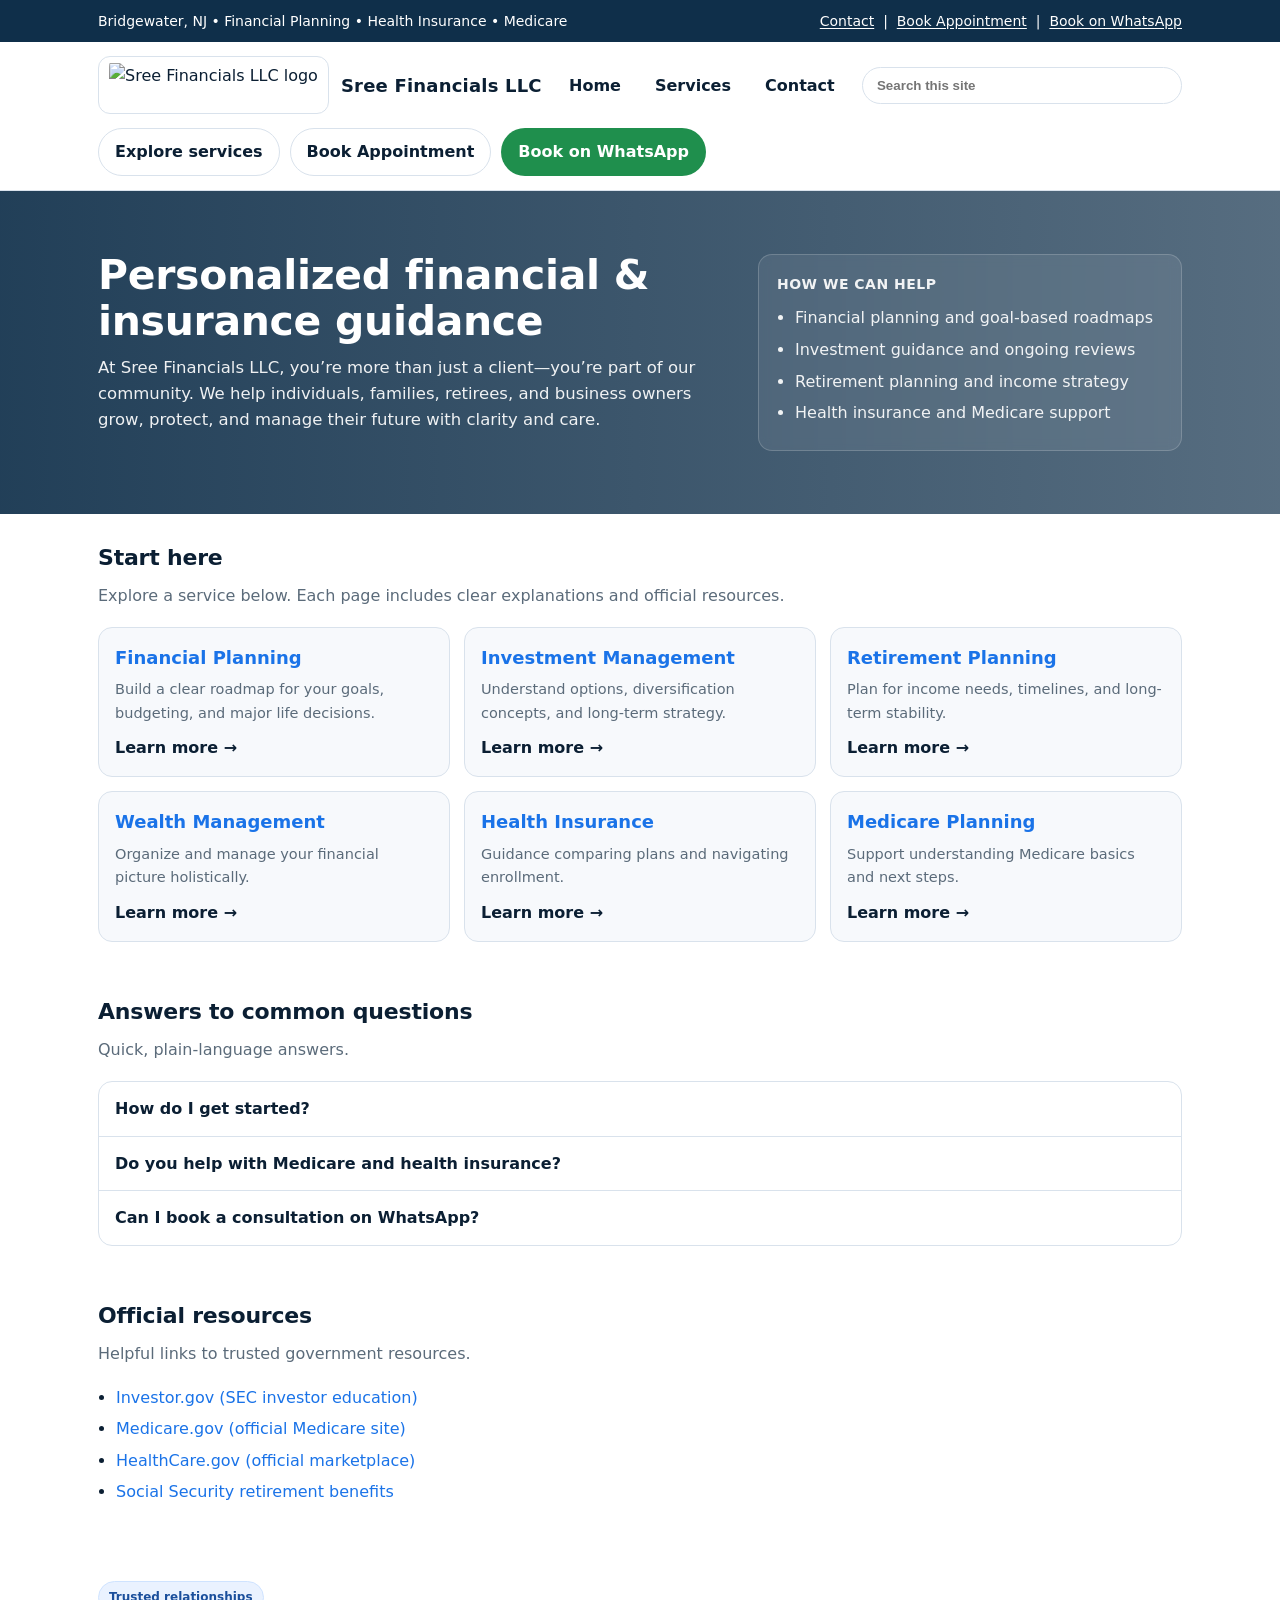
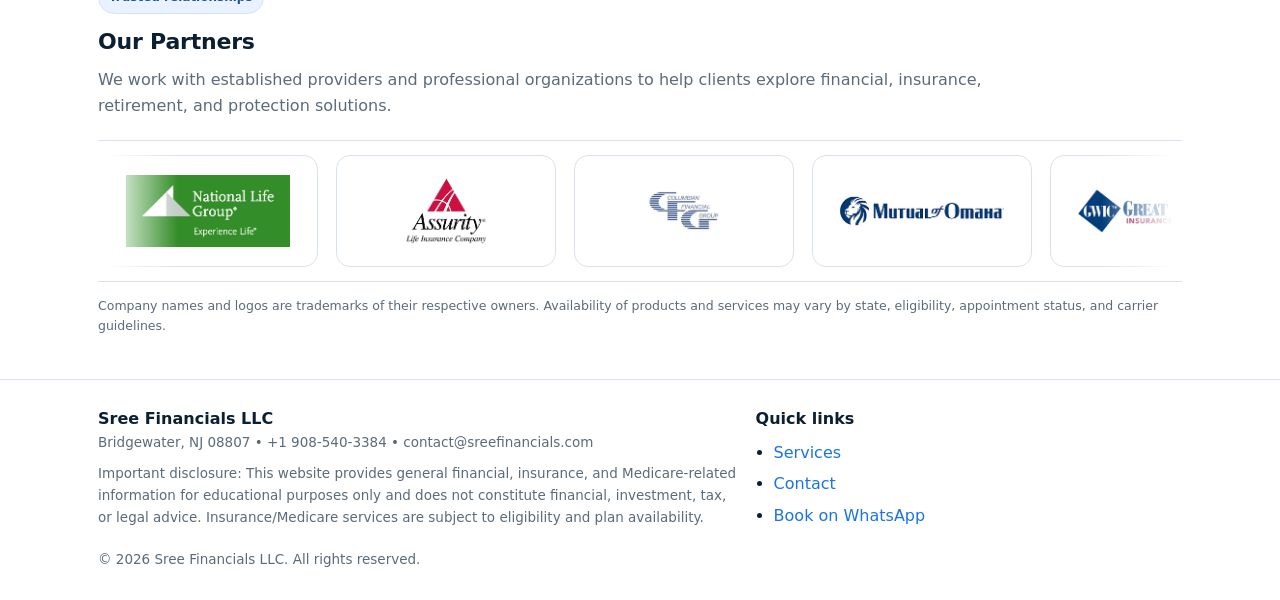
==== commit 60c21c08: "Update index.html" ====
--- a/index.html
+++ b/index.html
@@ -265,15 +265,15 @@
     Company names and logos are trademarks of their respective owners.
     Availability of products and services may vary by state, eligibility,
     appointment status, and carrier guidelines.
-  </p>
-</section>
-      </main>
+    </p>
+   </section>
+  </main>
   <footer>
     <div class="container">
       <div class="foot">
         <div>
           <strong>Sree Financials LLC</strong>
-          <div class="small">18 Sterling Dr, Bridgewater, NJ 08807 • +1 908-540-3384 • contact@sreefinancials.com</div>
+          <div class="small"> Bridgewater, NJ 08807 • +1 908-540-3384 • contact@sreefinancials.com</div>
           <div class="small" style="margin-top:10px;">
             Important disclosure: This website provides general financial, insurance, and Medicare-related information for educational purposes only and does not constitute financial, investment, tax, or legal advice. Insurance/Medicare services are subject to eligibility and plan availability.
           </div>
